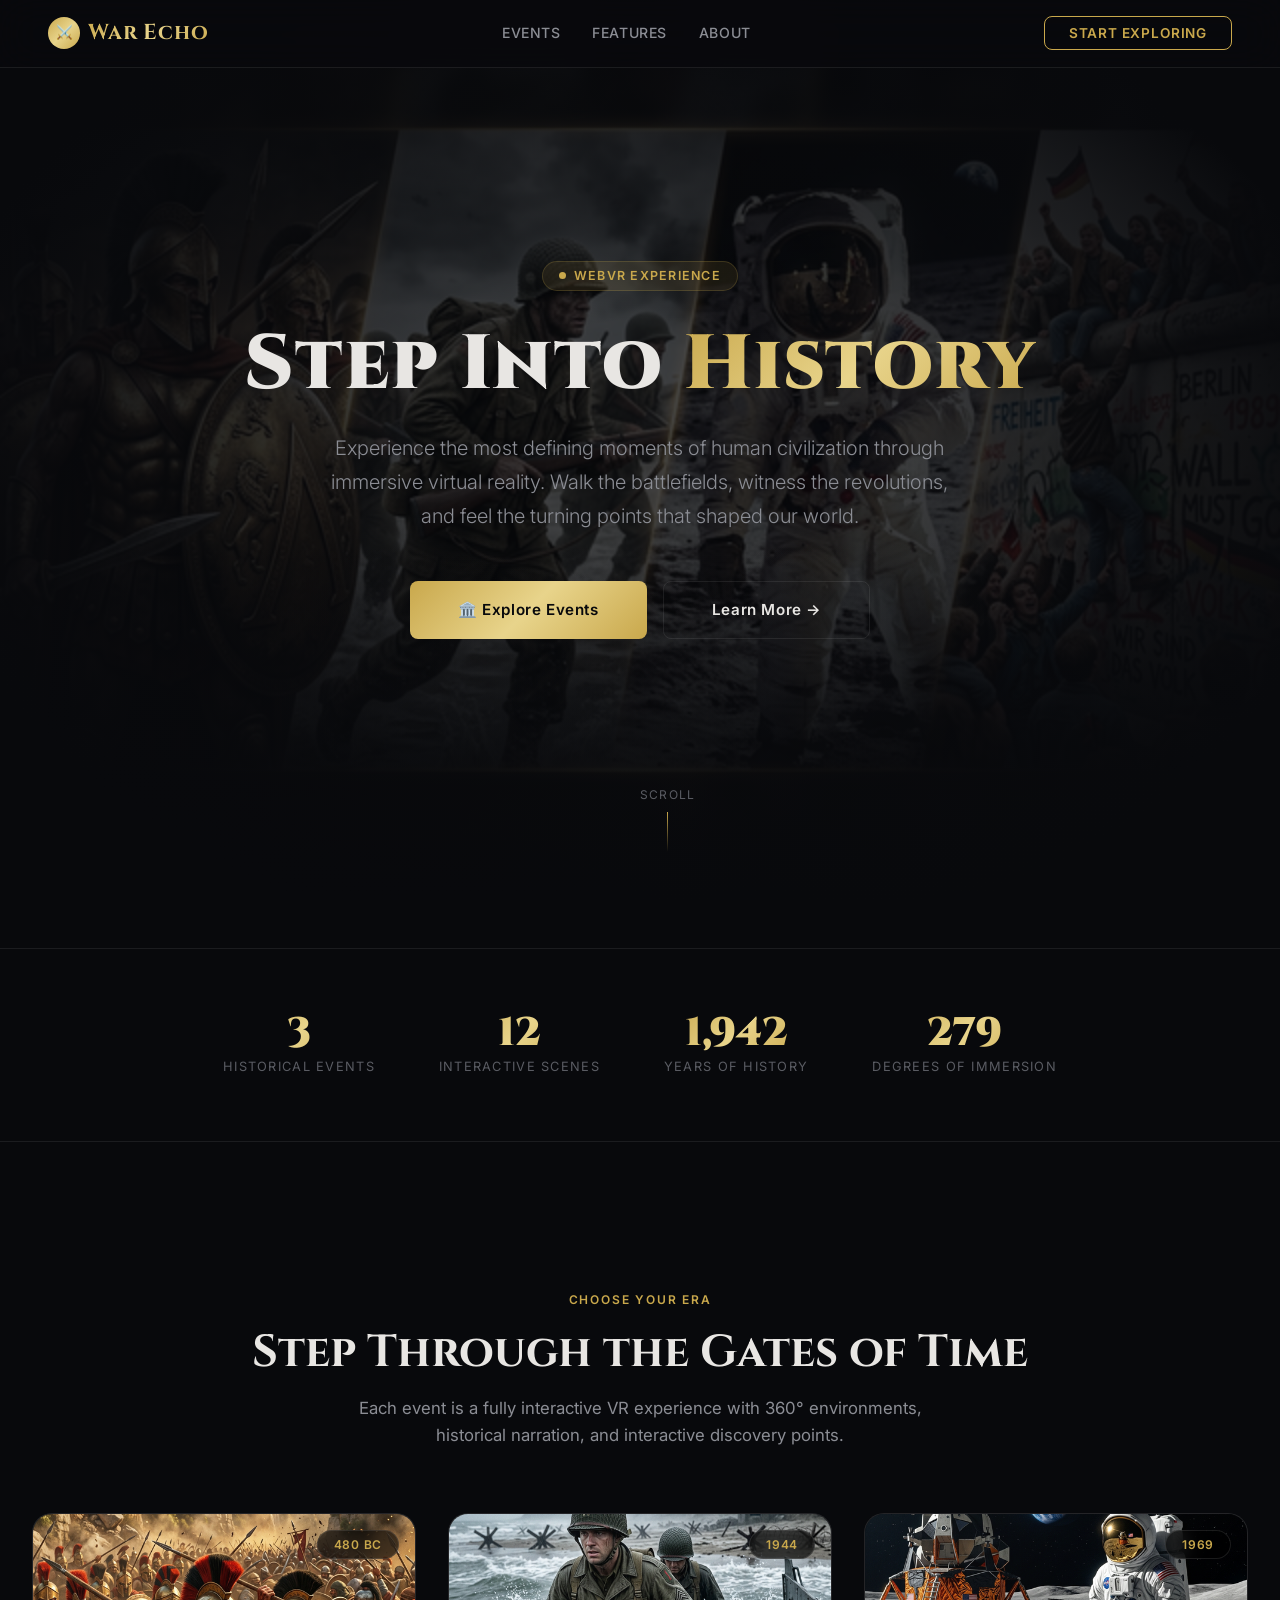
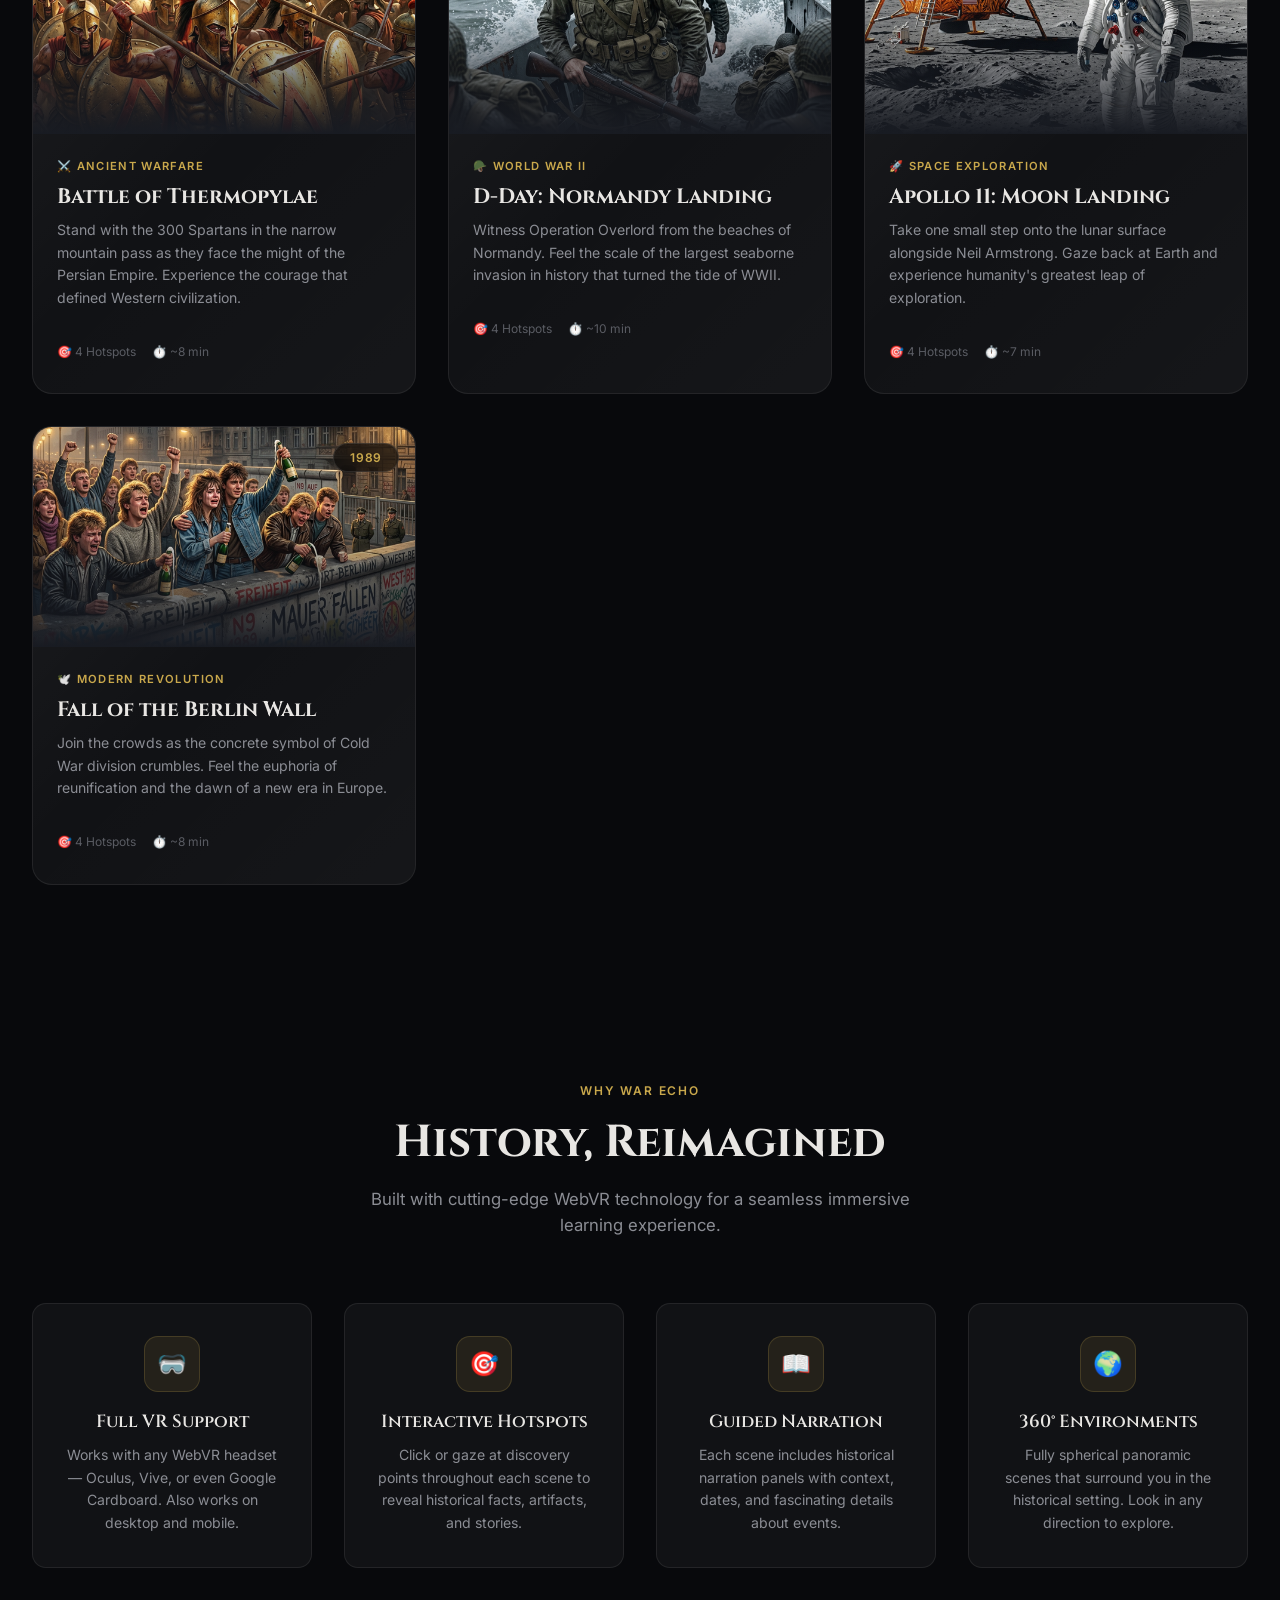
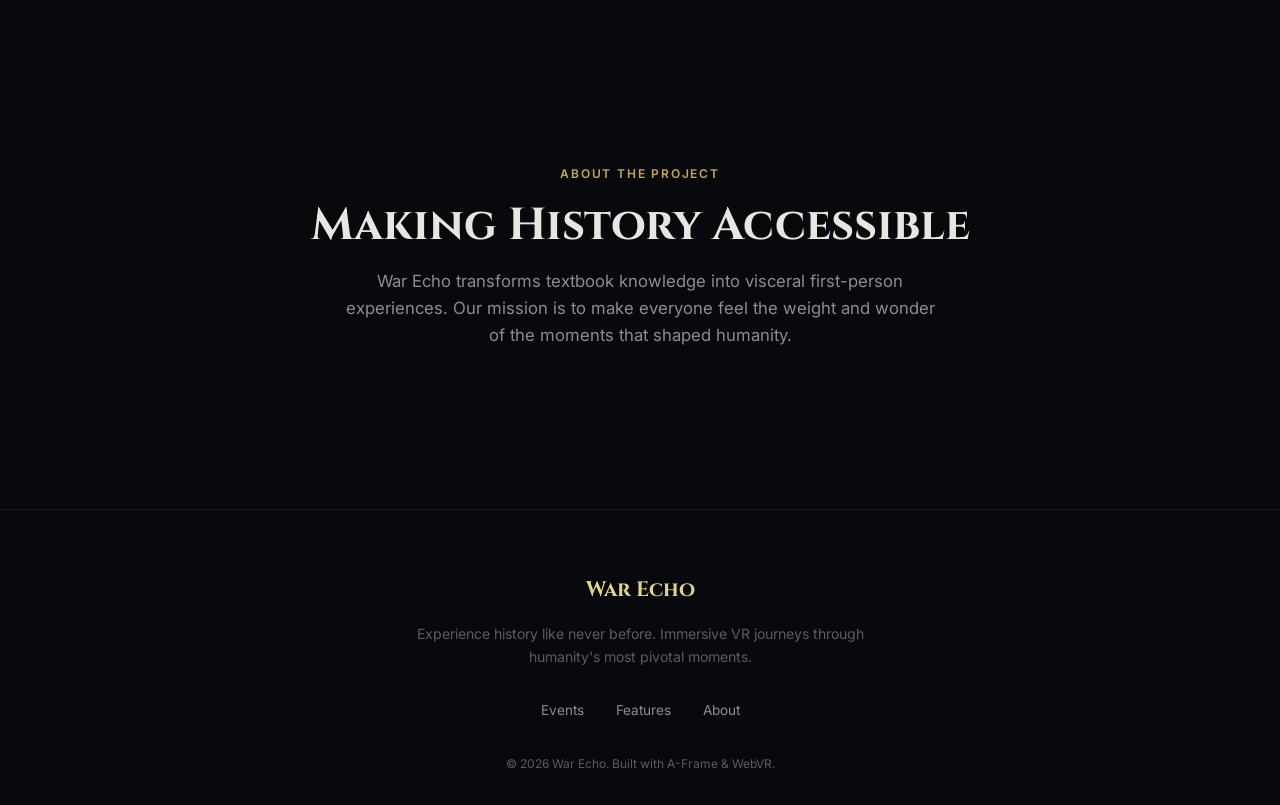
==== vr.html @ f1664c44 "first commit" ====
<!DOCTYPE html>
<html lang="en">

<head>
    <meta charset="UTF-8" />
    <meta name="viewport" content="width=device-width, initial-scale=1.0" />
    <title>War Echo — Immersive Experience</title>
    <meta name="description" content="War Echo — Immersive VR experience of historical events powered by A-Frame." />
    <script src="https://aframe.io/releases/1.5.0/aframe.min.js"></script>
    <link href="https://fonts.googleapis.com/css2?family=Cinzel:wght@600;700&family=Inter:wght@300;400;600&display=swap"
        rel="stylesheet" />
    <style>
        * {
            margin: 0;
            padding: 0;
            box-sizing: border-box;
        }

        body {
            background: #08090c;
            overflow: hidden;
            font-family: 'Inter', sans-serif;
        }

        /* ---- VR Overlay UI ---- */
        .vr-overlay {
            position: fixed;
            top: 0;
            left: 0;
            right: 0;
            z-index: 1000;
            pointer-events: none;
        }

        .vr-topbar {
            display: flex;
            align-items: center;
            justify-content: space-between;
            padding: 16px 28px;
            pointer-events: all;
        }

        .vr-back {
            display: inline-flex;
            align-items: center;
            gap: 8px;
            padding: 10px 20px;
            background: rgba(0, 0, 0, 0.6);
            backdrop-filter: blur(16px);
            border: 1px solid rgba(255, 255, 255, 0.1);
            border-radius: 10px;
            color: #e8e6e3;
            font-size: 0.85rem;
            font-weight: 600;
            cursor: pointer;
            transition: all 0.3s cubic-bezier(0.22, 1, 0.36, 1);
            text-decoration: none;
        }

        .vr-back:hover {
            background: rgba(201, 168, 76, 0.15);
            border-color: rgba(201, 168, 76, 0.4);
            color: #c9a84c;
        }

        .vr-scene-title {
            padding: 10px 24px;
            background: rgba(0, 0, 0, 0.6);
            backdrop-filter: blur(16px);
            border: 1px solid rgba(255, 255, 255, 0.1);
            border-radius: 10px;
            font-family: 'Cinzel', serif;
            font-size: 1rem;
            font-weight: 700;
            color: #c9a84c;
            letter-spacing: 0.04em;
        }

        .vr-controls-hint {
            padding: 10px 20px;
            background: rgba(0, 0, 0, 0.6);
            backdrop-filter: blur(16px);
            border: 1px solid rgba(255, 255, 255, 0.1);
            border-radius: 10px;
            color: #8b8d94;
            font-size: 0.78rem;
        }

        /* ---- Bottom Timeline ---- */
        .vr-timeline {
            position: fixed;
            bottom: 24px;
            left: 50%;
            transform: translateX(-50%);
            z-index: 1000;
            display: flex;
            align-items: center;
            gap: 8px;
            padding: 10px 20px;
            background: rgba(0, 0, 0, 0.7);
            backdrop-filter: blur(20px);
            border: 1px solid rgba(255, 255, 255, 0.1);
            border-radius: 50px;
        }

        .timeline-dot {
            width: 12px;
            height: 12px;
            border-radius: 50%;
            background: rgba(255, 255, 255, 0.15);
            border: 2px solid rgba(255, 255, 255, 0.2);
            cursor: pointer;
            transition: all 0.3s cubic-bezier(0.22, 1, 0.36, 1);
            position: relative;
        }

        .timeline-dot.active {
            background: #c9a84c;
            border-color: #c9a84c;
            box-shadow: 0 0 16px rgba(201, 168, 76, 0.5);
        }

        .timeline-dot:hover {
            transform: scale(1.3);
            border-color: rgba(201, 168, 76, 0.6);
        }

        .timeline-dot::after {
            content: attr(data-label);
            position: absolute;
            bottom: 24px;
            left: 50%;
            transform: translateX(-50%);
            white-space: nowrap;
            padding: 4px 10px;
            background: rgba(0, 0, 0, 0.85);
            border-radius: 6px;
            font-size: 0.7rem;
            color: #e8e6e3;
            opacity: 0;
            pointer-events: none;
            transition: opacity 0.2s;
        }

        .timeline-dot:hover::after {
            opacity: 1;
        }

        .timeline-connector {
            width: 24px;
            height: 2px;
            background: rgba(255, 255, 255, 0.1);
            position: relative;
        }

        .timeline-connector.filled {
            background: rgba(201, 168, 76, 0.4);
        }

        .timeline-phase-label {
            color: #8b8d94;
            font-size: 0.7rem;
            font-weight: 600;
            letter-spacing: 0.08em;
            text-transform: uppercase;
            margin-left: 8px;
        }

        /* ---- Info Panel Overlay ---- */
        .info-panel {
            position: fixed;
            top: 50%;
            right: 40px;
            transform: translateY(-50%) translateX(120%);
            z-index: 1001;
            width: 360px;
            max-height: 70vh;
            padding: 28px;
            background: rgba(12, 14, 20, 0.92);
            backdrop-filter: blur(24px);
            border: 1px solid rgba(201, 168, 76, 0.2);
            border-radius: 20px;
            color: #e8e6e3;
            overflow-y: auto;
            transition: transform 0.5s cubic-bezier(0.22, 1, 0.36, 1);
            box-shadow: 0 8px 60px rgba(0, 0, 0, 0.5), 0 0 40px rgba(201, 168, 76, 0.08);
        }

        .info-panel.visible {
            transform: translateY(-50%) translateX(0);
        }

        .info-panel-close {
            position: absolute;
            top: 14px;
            right: 14px;
            width: 32px;
            height: 32px;
            border-radius: 50%;
            background: rgba(255, 255, 255, 0.05);
            border: 1px solid rgba(255, 255, 255, 0.1);
            color: #8b8d94;
            font-size: 1rem;
            cursor: pointer;
            display: flex;
            align-items: center;
            justify-content: center;
            transition: all 0.2s;
        }

        .info-panel-close:hover {
            background: rgba(201, 168, 76, 0.15);
            color: #c9a84c;
        }

        .info-panel-tag {
            display: inline-block;
            padding: 3px 10px;
            background: rgba(201, 168, 76, 0.12);
            border: 1px solid rgba(201, 168, 76, 0.25);
            border-radius: 50px;
            font-size: 0.68rem;
            font-weight: 600;
            color: #c9a84c;
            letter-spacing: 0.1em;
            text-transform: uppercase;
            margin-bottom: 12px;
        }

        .info-panel h3 {
            font-family: 'Cinzel', serif;
            font-size: 1.25rem;
            font-weight: 700;
            margin-bottom: 10px;
            color: #e8e6e3;
        }

        .info-panel p {
            font-size: 0.88rem;
            line-height: 1.7;
            color: #a0a2a8;
            margin-bottom: 14px;
        }

        .info-panel .fact-box {
            padding: 14px;
            background: rgba(201, 168, 76, 0.06);
            border-left: 3px solid #c9a84c;
            border-radius: 0 8px 8px 0;
            margin-top: 12px;
        }

        .info-panel .fact-box strong {
            color: #c9a84c;
            font-size: 0.78rem;
            letter-spacing: 0.08em;
            text-transform: uppercase;
            display: block;
            margin-bottom: 4px;
        }

        .info-panel .fact-box span {
            font-size: 0.85rem;
            color: #a0a2a8;
        }

        /* ---- Loading ---- */
        .vr-loader {
            position: fixed;
            inset: 0;
            z-index: 9999;
            background: #08090c;
            display: flex;
            flex-direction: column;
            align-items: center;
            justify-content: center;
            gap: 20px;
            transition: opacity 0.8s, visibility 0.8s;
        }

        .vr-loader.hidden {
            opacity: 0;
            visibility: hidden;
        }

        .vr-loader-ring {
            width: 48px;
            height: 48px;
            border: 3px solid rgba(255, 255, 255, 0.08);
            border-top-color: #c9a84c;
            border-radius: 50%;
            animation: spin 1s linear infinite;
        }

        @keyframes spin {
            to {
                transform: rotate(360deg);
            }
        }

        .vr-loader-text {
            font-family: 'Cinzel', serif;
            font-size: 0.9rem;
            color: #5a5c63;
            letter-spacing: 0.12em;
            text-transform: uppercase;
        }

        /* ---- Crosshair Cursor ---- */
        .crosshair {
            position: fixed;
            top: 50%;
            left: 50%;
            transform: translate(-50%, -50%);
            width: 24px;
            height: 24px;
            z-index: 999;
            pointer-events: none;
        }

        .crosshair::before,
        .crosshair::after {
            content: '';
            position: absolute;
            background: rgba(201, 168, 76, 0.6);
            border-radius: 2px;
        }

        .crosshair::before {
            top: 50%;
            left: 0;
            right: 0;
            height: 2px;
            transform: translateY(-50%);
        }

        .crosshair::after {
            left: 50%;
            top: 0;
            bottom: 0;
            width: 2px;
            transform: translateX(-50%);
        }

        /* ---- Responsive ---- */
        @media (max-width: 768px) {
            .info-panel {
                right: 10px;
                left: 10px;
                width: auto;
                top: auto;
                bottom: 80px;
                transform: translateY(120%);
                max-height: 50vh;
            }

            .info-panel.visible {
                transform: translateY(0);
            }

            .vr-topbar {
                padding: 10px 14px;
                flex-wrap: wrap;
                gap: 8px;
            }

            .vr-controls-hint {
                display: none;
            }
        }
    </style>
</head>

<body>

    <!-- Loading Screen -->
    <div class="vr-loader" id="vrLoader">
        <div class="vr-loader-ring"></div>
        <div class="vr-loader-text" id="loaderText">Loading Scene...</div>
    </div>

    <!-- Crosshair -->
    <div class="crosshair" id="crosshair"></div>

    <!-- Overlay UI -->
    <div class="vr-overlay">
        <div class="vr-topbar">
            <a href="index.html" class="vr-back">← Back to Events</a>
            <div class="vr-scene-title" id="sceneTitle">Loading...</div>
            <div class="vr-controls-hint">🖱️ Click hotspots · WASD to move · Drag to look</div>
        </div>
    </div>

    <!-- Timeline -->
    <div class="vr-timeline" id="timeline"></div>

    <!-- Info Panel -->
    <div class="info-panel" id="infoPanel">
        <button class="info-panel-close" onclick="closeInfoPanel()">✕</button>
        <div id="infoPanelContent"></div>
    </div>

    <!-- A-Frame Scene -->
    <a-scene id="vrScene" embedded vr-mode-ui="enabled: true" loading-screen="enabled: false"
        renderer="antialias: true; colorManagement: true;" style="position: fixed; inset: 0;">
        <!-- Camera -->
        <a-entity id="cameraRig" position="0 1.6 0">
            <a-camera id="camera" look-controls="pointerLockEnabled: false" wasd-controls="acceleration: 20">
                <a-entity cursor="fuse: false; rayOrigin: mouse" raycaster="objects: .clickable; far: 100"></a-entity>
            </a-camera>
        </a-entity>

        <!-- Sky -->
        <a-sky id="sky" src="" rotation="0 0 0"></a-sky>

        <!-- Ambient Light -->
        <a-light type="ambient" color="#4a4a5a" intensity="0.6"></a-light>
        <a-light type="directional" color="#ffeedd" intensity="0.5" position="1 3 2"></a-light>

        <!-- Hotspot Container -->
        <a-entity id="hotspots"></a-entity>

        <!-- Ground plane (subtle) -->
        <a-circle id="ground" rotation="-90 0 0" radius="20" color="#111" opacity="0.3"
            material="shader: flat"></a-circle>

    </a-scene>

    <script src="app.js"></script>
</body>

</html>
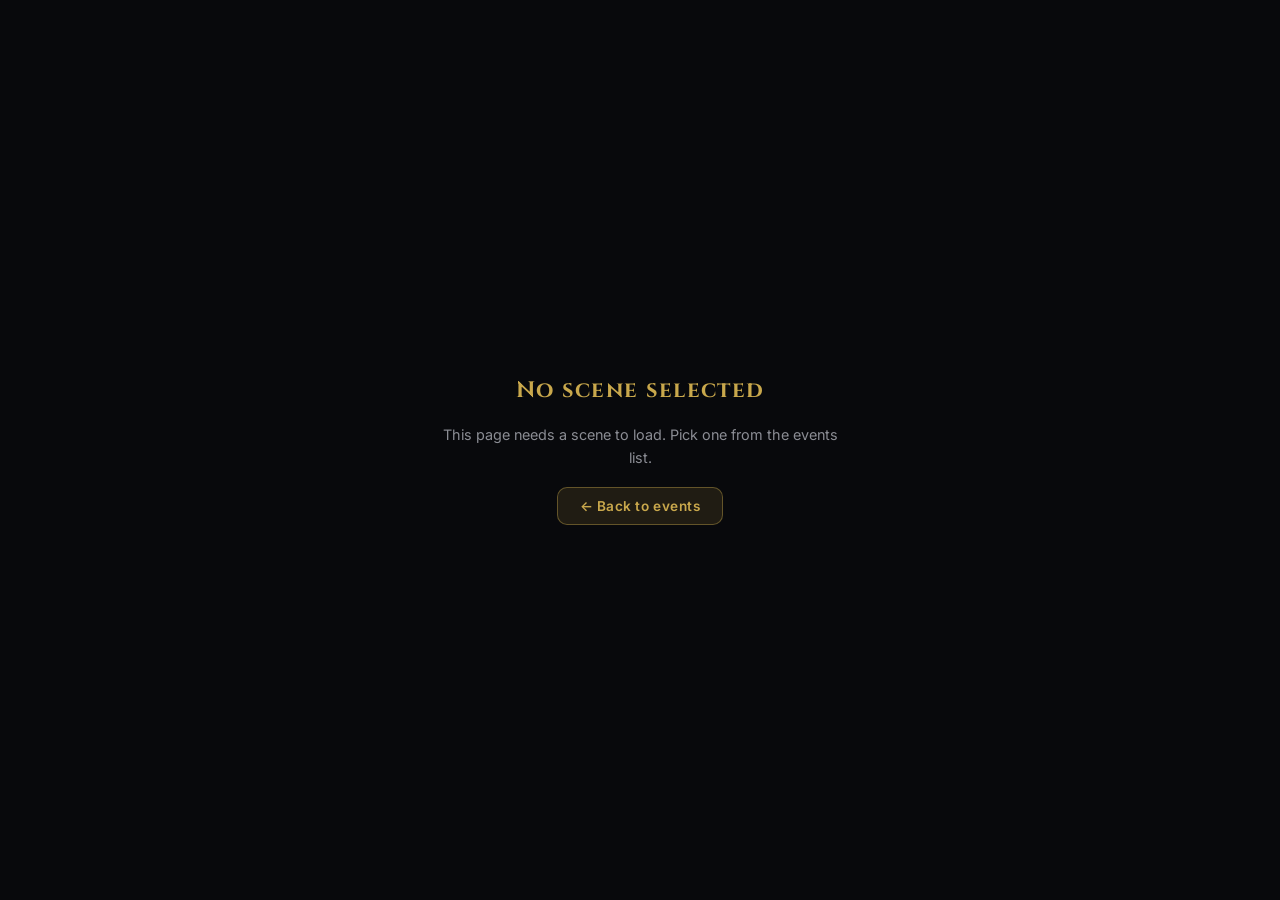
==== commit 240b7829: "Polish, accessibility, and robustness improvements Bugs: - Ambient VR particles no longer wiped on e" ====
--- a/vr.html
+++ b/vr.html
@@ -6,6 +6,9 @@
     <meta name="viewport" content="width=device-width, initial-scale=1.0" />
     <title>War Echo — Immersive Experience</title>
     <meta name="description" content="War Echo — Immersive VR experience of historical events powered by A-Frame." />
+    <meta name="theme-color" content="#08090c" />
+    <link rel="icon"
+        href="data:image/svg+xml,<svg xmlns='http://www.w3.org/2000/svg' viewBox='0 0 100 100'><text y='.9em' font-size='90'>⚔️</text></svg>" />
     <script src="https://aframe.io/releases/1.5.0/aframe.min.js"></script>
     <link href="https://fonts.googleapis.com/css2?family=Cinzel:wght@600;700&family=Inter:wght@300;400;600&display=swap"
         rel="stylesheet" />
@@ -342,6 +345,59 @@
             transform: translateX(-50%);
         }
 
+        /* ---- Scene Error ---- */
+        .vr-error {
+            position: fixed;
+            inset: 0;
+            z-index: 10000;
+            background: #08090c;
+            display: none;
+            flex-direction: column;
+            align-items: center;
+            justify-content: center;
+            gap: 18px;
+            padding: 24px;
+            text-align: center;
+        }
+
+        .vr-error.visible {
+            display: flex;
+        }
+
+        .vr-error h2 {
+            font-family: 'Cinzel', serif;
+            color: #c9a84c;
+            font-size: 1.4rem;
+            letter-spacing: 0.06em;
+        }
+
+        .vr-error p {
+            color: #8b8d94;
+            font-size: 0.9rem;
+            max-width: 420px;
+            line-height: 1.6;
+        }
+
+        .vr-error a {
+            display: inline-flex;
+            align-items: center;
+            gap: 8px;
+            padding: 10px 22px;
+            background: rgba(201, 168, 76, 0.12);
+            border: 1px solid rgba(201, 168, 76, 0.4);
+            border-radius: 10px;
+            color: #c9a84c;
+            text-decoration: none;
+            font-size: 0.85rem;
+            font-weight: 600;
+            letter-spacing: 0.04em;
+            transition: background 0.2s;
+        }
+
+        .vr-error a:hover {
+            background: rgba(201, 168, 76, 0.2);
+        }
+
         /* ---- Responsive ---- */
         @media (max-width: 768px) {
             .info-panel {
@@ -349,13 +405,18 @@
                 left: 10px;
                 width: auto;
                 top: auto;
-                bottom: 80px;
+                bottom: 96px;
                 transform: translateY(120%);
                 max-height: 50vh;
             }
 
             .info-panel.visible {
                 transform: translateY(0);
+            }
+
+            .vr-timeline {
+                /* Lift above A-Frame's "Enter VR" goggle button on mobile */
+                bottom: 84px;
             }
 
             .vr-topbar {
@@ -368,15 +429,41 @@
                 display: none;
             }
         }
+
+        /* ---- Reduced motion ---- */
+        @media (prefers-reduced-motion: reduce) {
+            *,
+            *::before,
+            *::after {
+                animation-duration: 0.001ms !important;
+                animation-iteration-count: 1 !important;
+                transition-duration: 0.001ms !important;
+            }
+        }
     </style>
 </head>
 
 <body>
+
+    <noscript>
+        <div style="position:fixed;inset:0;z-index:10001;background:#08090c;color:#e8e6e3;display:flex;align-items:center;justify-content:center;flex-direction:column;gap:14px;padding:24px;text-align:center;font-family:Inter,sans-serif;">
+            <h2 style="font-family:'Cinzel',serif;color:#c9a84c;">JavaScript required</h2>
+            <p style="max-width:420px;color:#8b8d94;line-height:1.6;">War Echo's VR experience needs JavaScript to render the 3D scene. Please enable JavaScript and reload the page.</p>
+            <a href="index.html" style="color:#c9a84c;text-decoration:underline;">← Back to events</a>
+        </div>
+    </noscript>
 
     <!-- Loading Screen -->
     <div class="vr-loader" id="vrLoader">
         <div class="vr-loader-ring"></div>
         <div class="vr-loader-text" id="loaderText">Loading Scene...</div>
+    </div>
+
+    <!-- Error overlay (used for invalid scene id or A-Frame load failure) -->
+    <div class="vr-error" id="vrError" role="alert" aria-live="polite">
+        <h2 id="vrErrorTitle">Something went wrong</h2>
+        <p id="vrErrorMessage">We couldn't load this experience.</p>
+        <a href="index.html">← Back to events</a>
     </div>
 
     <!-- Crosshair -->
@@ -417,8 +504,11 @@
         <a-light type="ambient" color="#4a4a5a" intensity="0.6"></a-light>
         <a-light type="directional" color="#ffeedd" intensity="0.5" position="1 3 2"></a-light>
 
-        <!-- Hotspot Container -->
+        <!-- Hotspot Container (cleared on phase change) -->
         <a-entity id="hotspots"></a-entity>
+
+        <!-- Ambient Particles (persists across phases) -->
+        <a-entity id="ambient-particles"></a-entity>
 
         <!-- Ground plane (subtle) -->
         <a-circle id="ground" rotation="-90 0 0" radius="20" color="#111" opacity="0.3"
@@ -426,6 +516,23 @@
 
     </a-scene>
 
+    <script>
+        // ---- A-Frame CDN load watchdog (P5) ----
+        // If A-Frame fails to load within 8s, surface a friendly error so the
+        // user isn't stuck staring at the loader forever.
+        window.__aframeWatchdog = setTimeout(function () {
+            if (typeof window.AFRAME === 'undefined') {
+                var err = document.getElementById('vrError');
+                if (!err) return;
+                document.getElementById('vrErrorTitle').textContent = 'Couldn\u2019t load the VR runtime';
+                document.getElementById('vrErrorMessage').textContent =
+                    'The A-Frame library failed to load. Please check your network connection and try again.';
+                err.classList.add('visible');
+                var loader = document.getElementById('vrLoader');
+                if (loader) loader.classList.add('hidden');
+            }
+        }, 8000);
+    </script>
     <script src="app.js"></script>
 </body>
 
